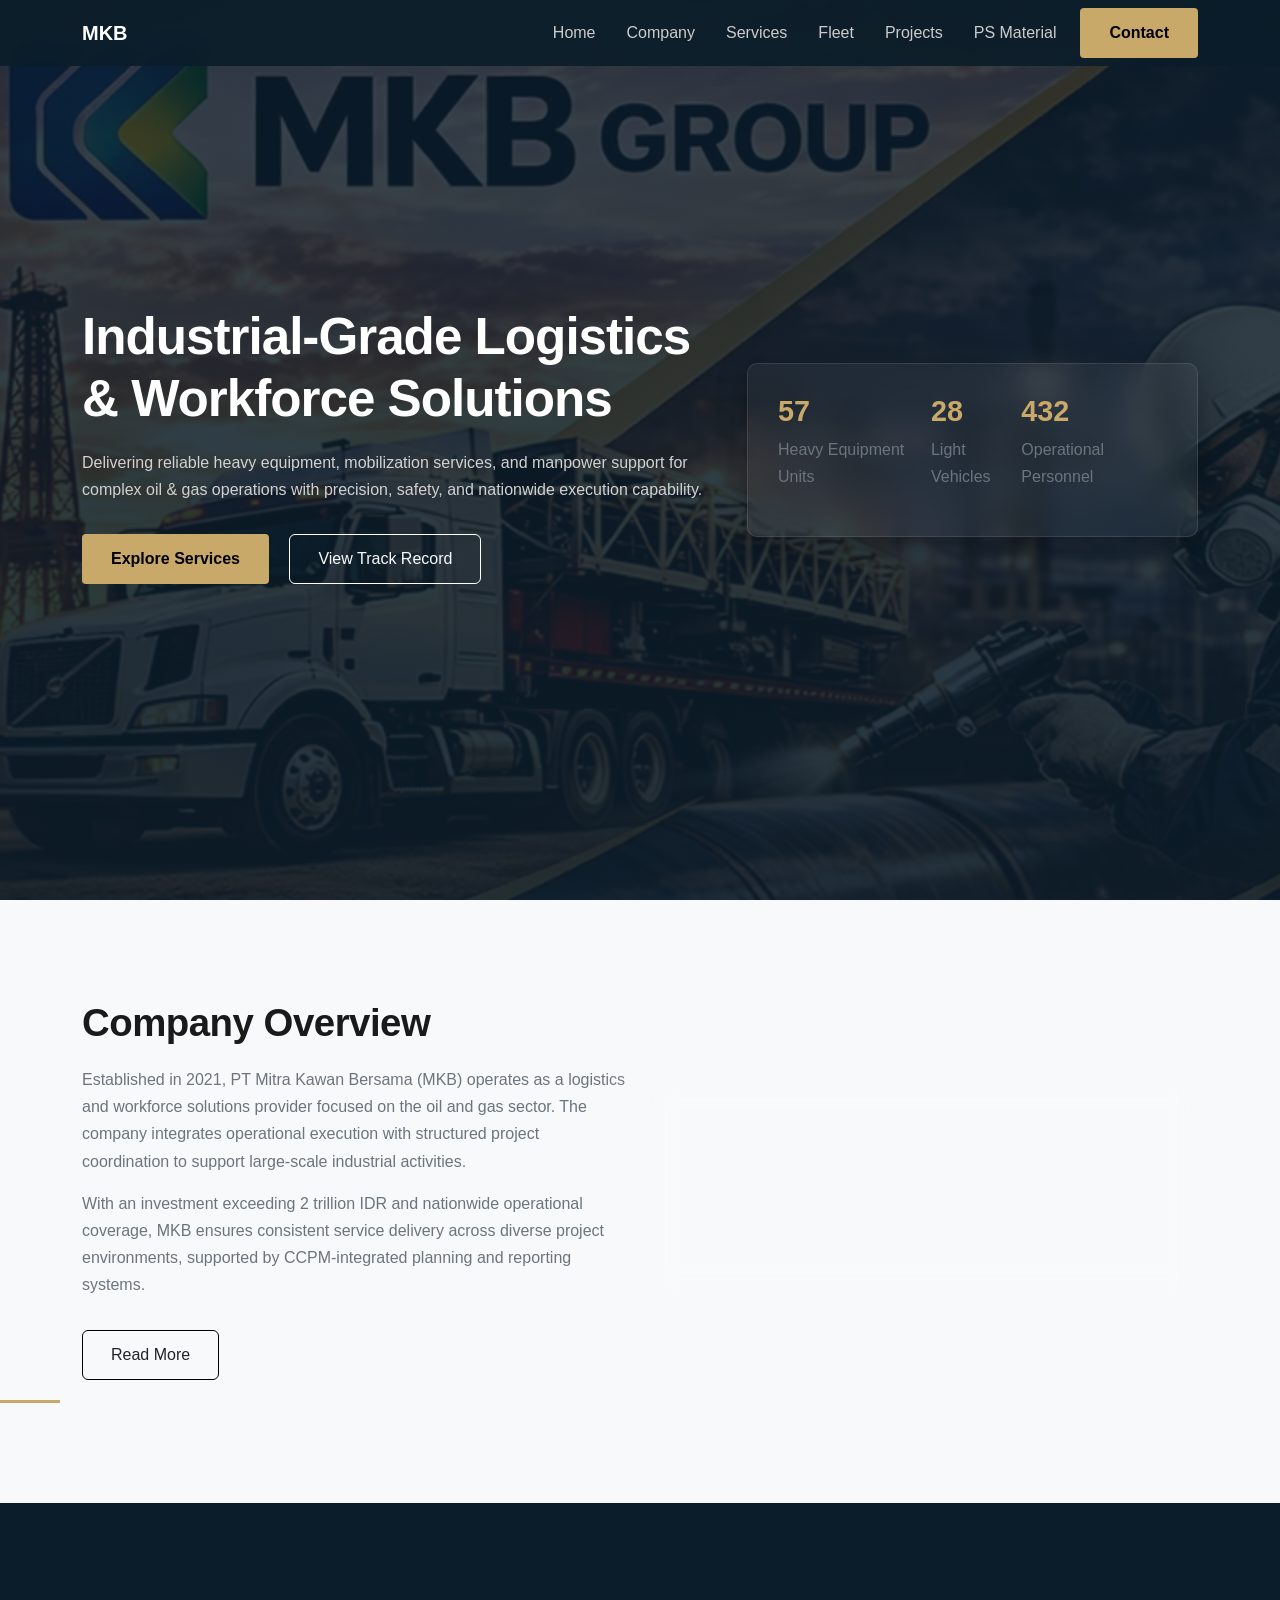
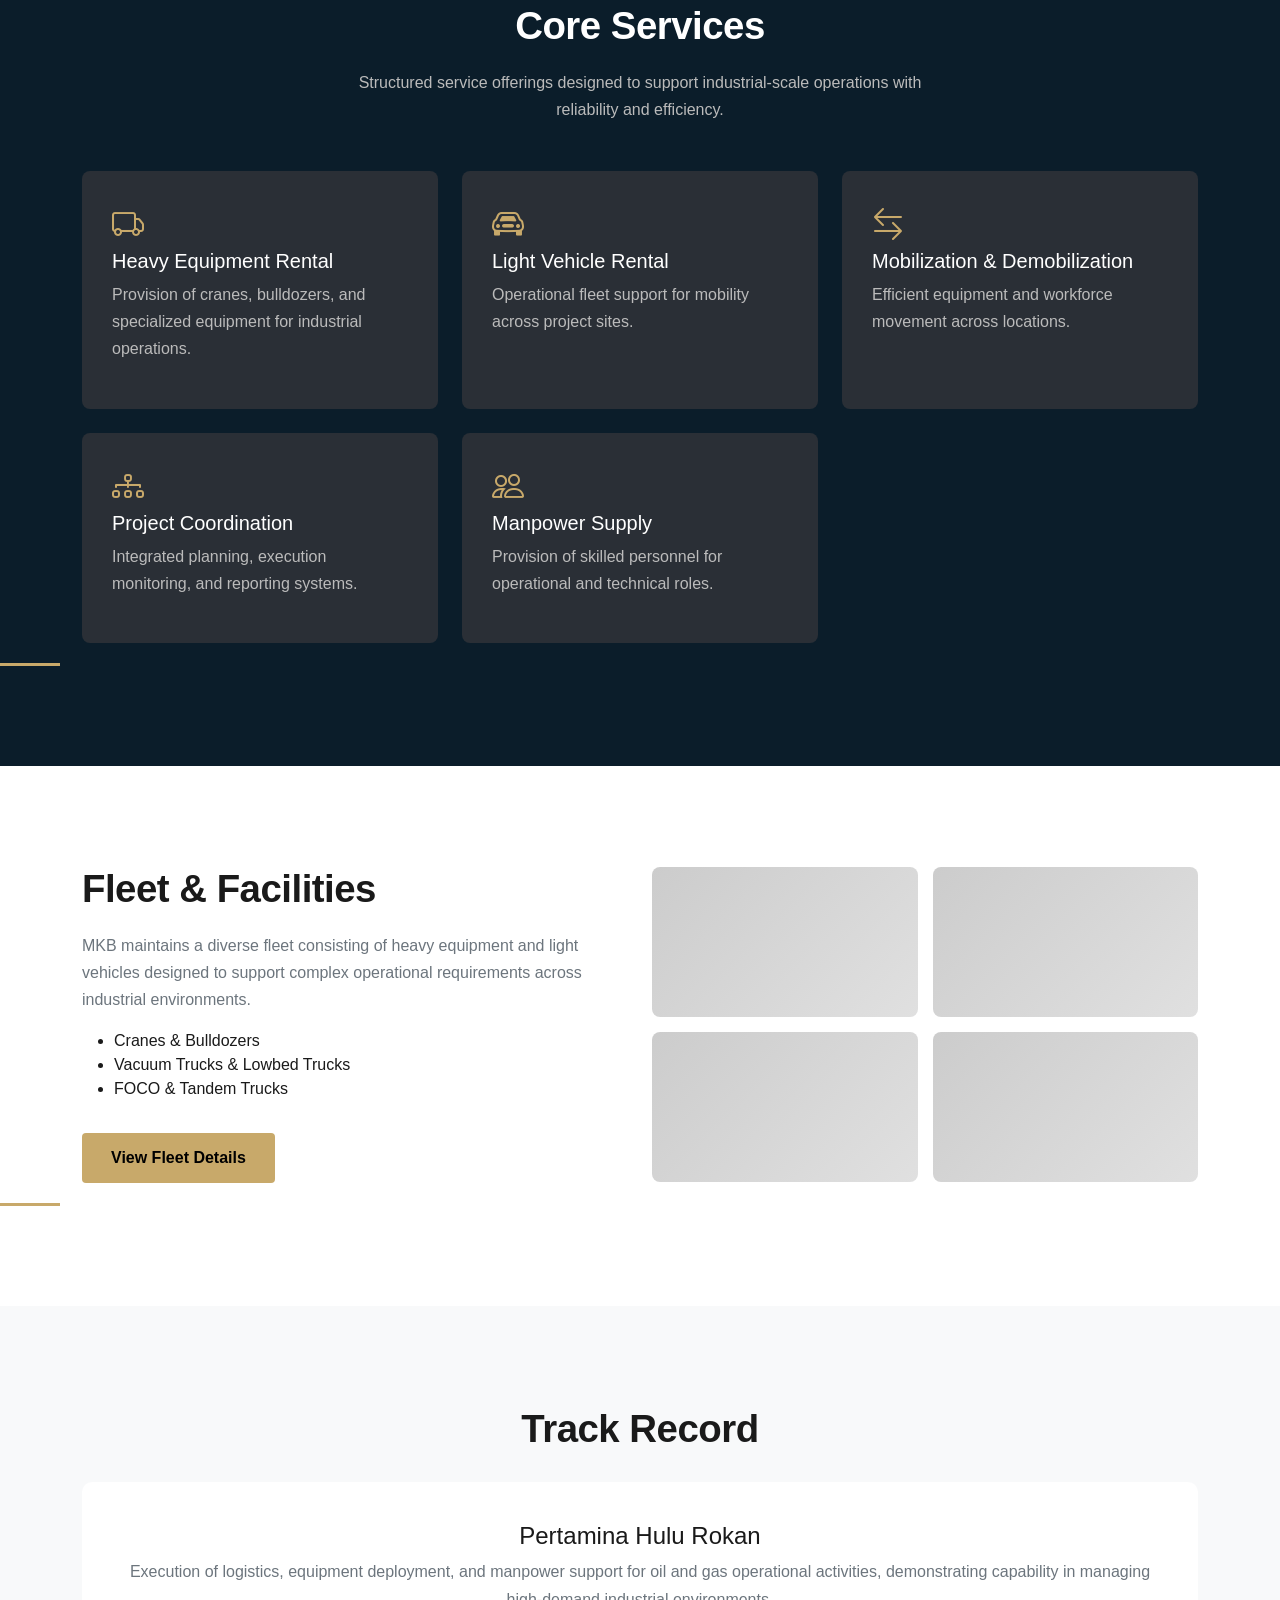
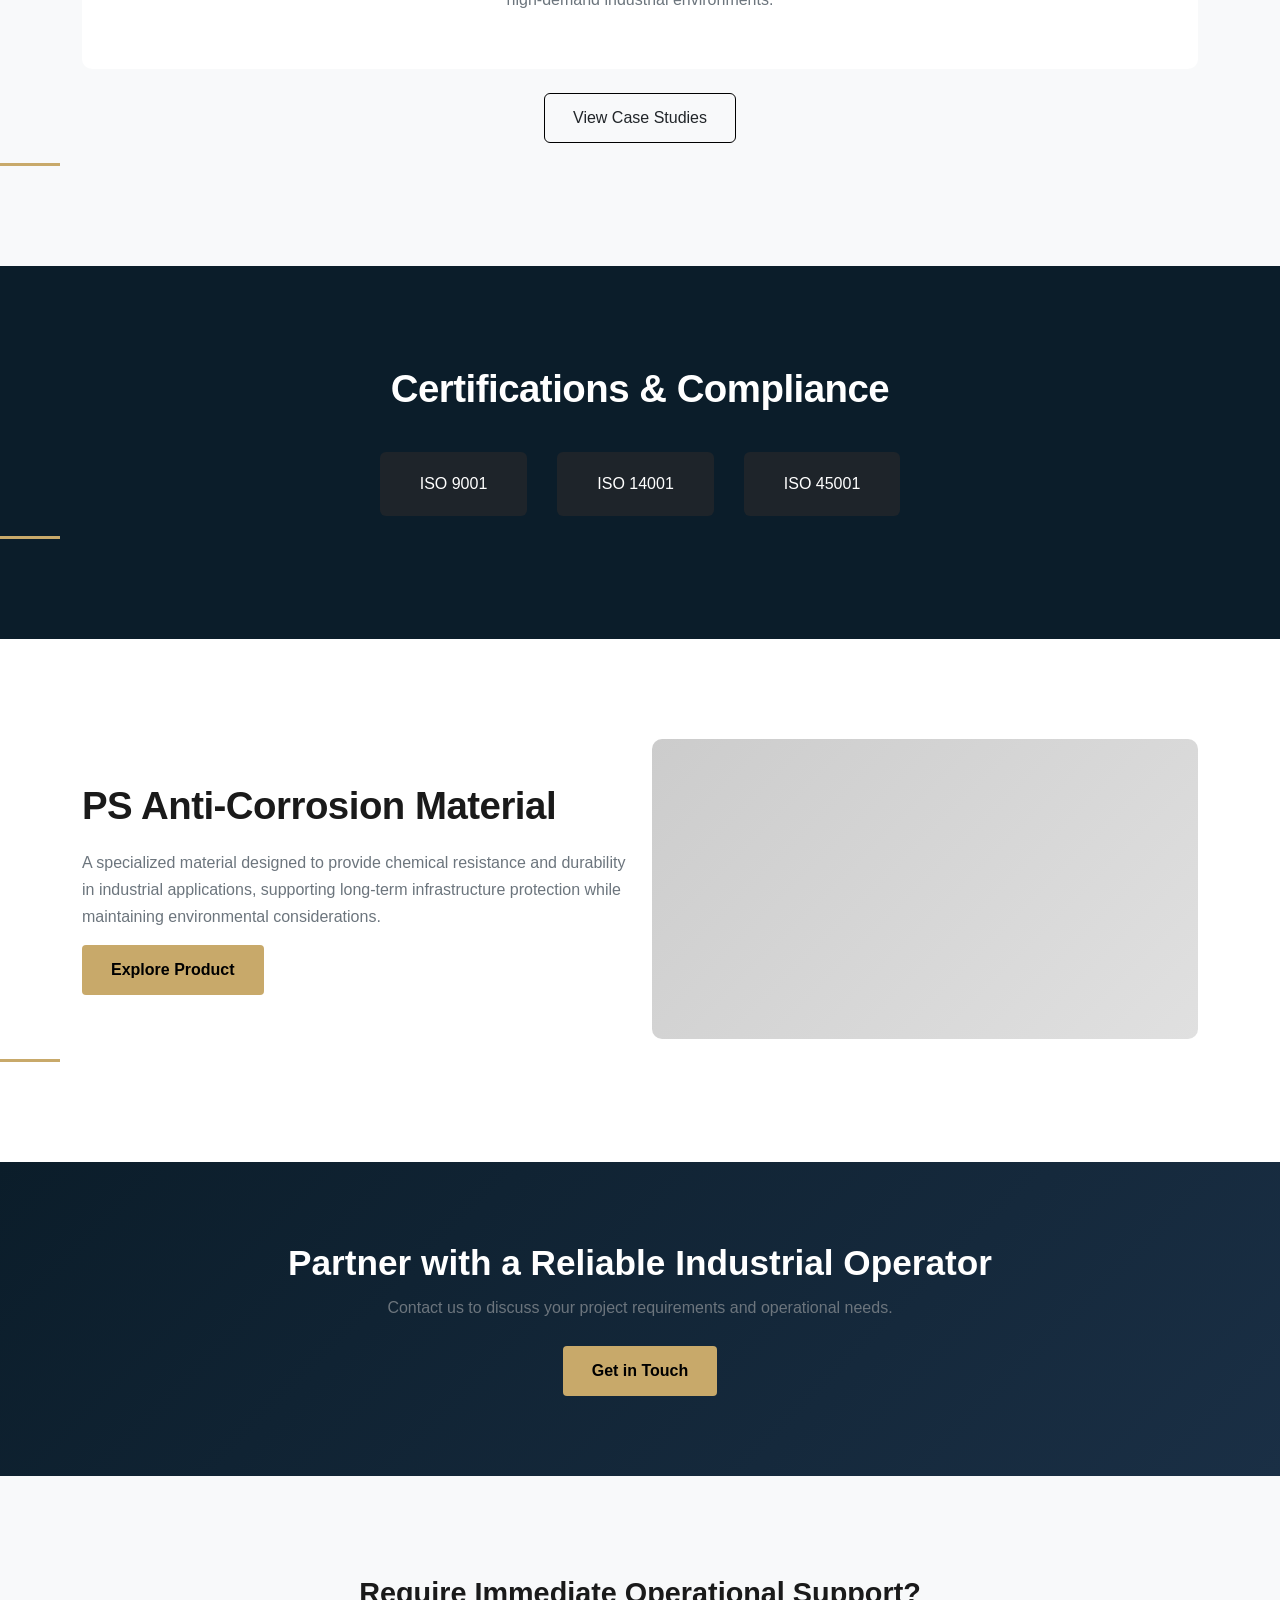
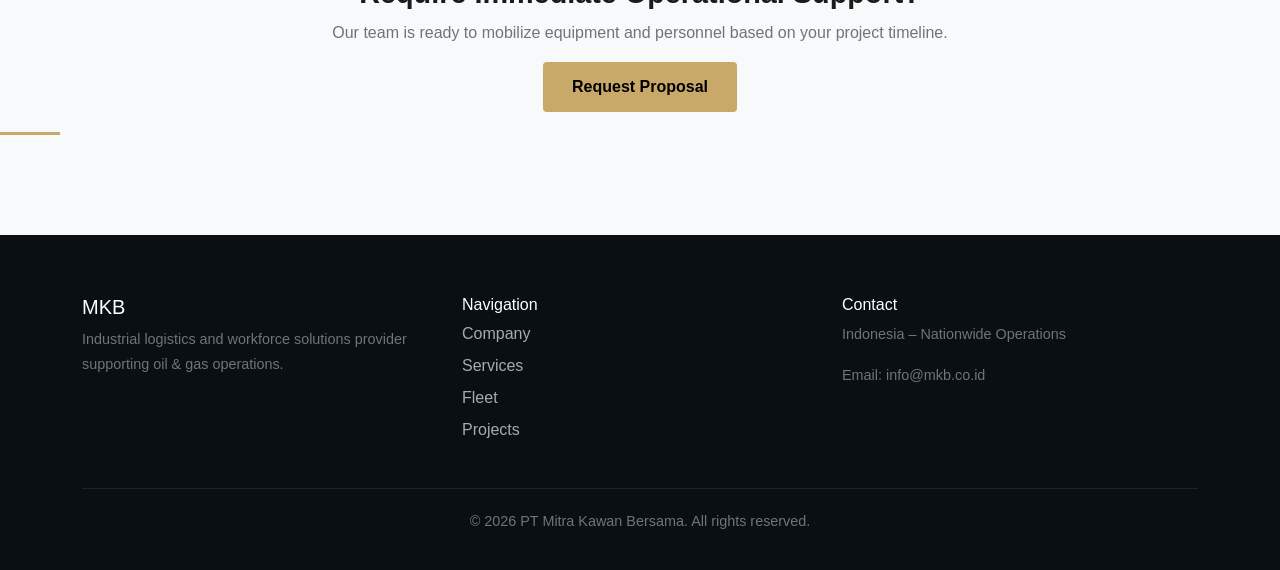
==== index.html @ d6814bc6 "Initial Commit" ====
<!doctype html>
<html lang="en">
  <head>
    <!-- META -->
    <meta charset="UTF-8" />
    <meta name="viewport" content="width=device-width, initial-scale=1.0" />

    <title>
      PT Mitra Kawan Bersama | Industrial Logistics & Workforce Solutions
    </title>

    <meta
      name="description"
      content="PT Mitra Kawan Bersama (MKB) delivers industrial-grade logistics, heavy equipment rental, and workforce solutions for oil & gas operations with nationwide coverage and ISO-certified standards."
    />

    <!-- SEO -->
    <meta
      name="keywords"
      content="Heavy Equipment Rental Indonesia, Oil and Gas Logistics, Manpower Supply, Industrial Services, PT Mitra Kawan Bersama"
    />

    <!-- Bootstrap -->
    <link
      href="https://cdn.jsdelivr.net/npm/bootstrap@5.3.2/dist/css/bootstrap.min.css"
      rel="stylesheet"
    />

    <!-- Icons -->
    <link
      href="https://cdn.jsdelivr.net/npm/bootstrap-icons@1.11.3/font/bootstrap-icons.css"
      rel="stylesheet"
    />

    <!-- Custom CSS -->
    <link rel="stylesheet" href="assets/css/style.css" />

    <meta property="og:title" content="PT Mitra Kawan Bersama" />
    <meta
      property="og:description"
      content="Industrial logistics and workforce solutions for oil & gas operations."
    />
    <meta property="og:type" content="website" />
  </head>

  <body>
    <!-- NAVBAR -->
    <nav class="navbar navbar-expand-lg navbar-dark fixed-top custom-navbar">
      <div class="container">
        <a class="navbar-brand fw-bold" href="index.html"> MKB </a>

        <button
          class="navbar-toggler"
          type="button"
          data-bs-toggle="collapse"
          data-bs-target="#navMenu"
        >
          <span class="navbar-toggler-icon"></span>
        </button>

        <div class="collapse navbar-collapse" id="navMenu">
          <ul class="navbar-nav ms-auto align-items-lg-center">
            <li class="nav-item">
              <a class="nav-link active" href="index.html">Home</a>
            </li>

            <li class="nav-item">
              <a class="nav-link" href="about.html">Company</a>
            </li>

            <li class="nav-item">
              <a class="nav-link" href="services.html">Services</a>
            </li>

            <li class="nav-item">
              <a class="nav-link" href="fleet.html">Fleet</a>
            </li>

            <li class="nav-item">
              <a class="nav-link" href="projects.html">Projects</a>
            </li>

            <li class="nav-item">
              <a class="nav-link" href="product.html">PS Material</a>
            </li>

            <li class="nav-item ms-lg-3">
              <a class="btn btn-gold" href="contact.html">Contact</a>
            </li>
          </ul>
        </div>
      </div>
    </nav>

    <!-- HERO -->
    <section class="hero-section d-flex align-items-center">
      <div class="container">
        <div class="row align-items-center">
          <div class="col-lg-7">
            <h1 class="hero-title">
              Industrial-Grade Logistics & Workforce Solutions
            </h1>

            <p class="hero-subtitle">
              Delivering reliable heavy equipment, mobilization services, and
              manpower support for complex oil & gas operations with precision,
              safety, and nationwide execution capability.
            </p>

            <div class="hero-actions">
              <a href="services.html" class="btn btn-gold me-3"
                >Explore Services</a
              >
              <a href="projects.html" class="btn btn-outline-light"
                >View Track Record</a
              >
            </div>
          </div>

          <div class="col-lg-5">
            <div class="hero-stats glass-card">
              <div class="stat-item">
                <h3 class="counter" data-target="60">0</h3>
                <p>Heavy Equipment Units</p>
              </div>

              <div class="stat-item">
                <h3 class="counter" data-target="30">0</h3>
                <p>Light Vehicles</p>
              </div>

              <div class="stat-item">
                <h3 class="counter" data-target="450">0</h3>
                <p>Operational Personnel</p>
              </div>
            </div>
          </div>
        </div>
      </div>
    </section>

    <!-- ABOUT -->
    <section class="section-padding bg-light">
      <div class="container">
        <div class="row align-items-center">
          <div class="col-lg-6">
            <h2 class="section-title">Company Overview</h2>

            <p class="section-text">
              Established in 2021, PT Mitra Kawan Bersama (MKB) operates as a
              logistics and workforce solutions provider focused on the oil and
              gas sector. The company integrates operational execution with
              structured project coordination to support large-scale industrial
              activities.
            </p>

            <p class="section-text">
              With an investment exceeding 2 trillion IDR and nationwide
              operational coverage, MKB ensures consistent service delivery
              across diverse project environments, supported by CCPM-integrated
              planning and reporting systems.
            </p>

            <a href="about.html" class="btn btn-outline-dark mt-3">Read More</a>
          </div>

          <div class="col-lg-6">
            <div class="about-highlight glass-card">
              <div class="highlight-item">
                <i class="bi bi-building"></i>
                <h5>Established</h5>
                <p>2021</p>
              </div>

              <div class="highlight-item">
                <i class="bi bi-globe"></i>
                <h5>Coverage</h5>
                <p>Nationwide Operations</p>
              </div>

              <div class="highlight-item">
                <i class="bi bi-cpu"></i>
                <h5>System</h5>
                <p>CCPM Integrated</p>
              </div>
            </div>
          </div>
        </div>
      </div>
    </section>

    <!-- SERVICES -->
    <section class="section-padding dark-section">
      <div class="container">
        <div class="text-center mb-5">
          <h2 class="section-title text-white">Core Services</h2>
          <p class="section-subtitle">
            Structured service offerings designed to support industrial-scale
            operations with reliability and efficiency.
          </p>
        </div>

        <div class="row g-4">
          <div class="col-lg-4">
            <div class="service-card">
              <i class="bi bi-truck"></i>
              <h5>Heavy Equipment Rental</h5>
              <p>
                Provision of cranes, bulldozers, and specialized equipment for
                industrial operations.
              </p>
            </div>
          </div>

          <div class="col-lg-4">
            <div class="service-card">
              <i class="bi bi-car-front"></i>
              <h5>Light Vehicle Rental</h5>
              <p>
                Operational fleet support for mobility across project sites.
              </p>
            </div>
          </div>

          <div class="col-lg-4">
            <div class="service-card">
              <i class="bi bi-arrow-left-right"></i>
              <h5>Mobilization & Demobilization</h5>
              <p>
                Efficient equipment and workforce movement across locations.
              </p>
            </div>
          </div>

          <div class="col-lg-4">
            <div class="service-card">
              <i class="bi bi-diagram-3"></i>
              <h5>Project Coordination</h5>
              <p>
                Integrated planning, execution monitoring, and reporting
                systems.
              </p>
            </div>
          </div>

          <div class="col-lg-4">
            <div class="service-card">
              <i class="bi bi-people"></i>
              <h5>Manpower Supply</h5>
              <p>
                Provision of skilled personnel for operational and technical
                roles.
              </p>
            </div>
          </div>
        </div>
      </div>
    </section>

    <!-- FLEET -->
    <section class="section-padding">
      <div class="container">
        <div class="row align-items-center">
          <div class="col-lg-6">
            <h2 class="section-title">Fleet & Facilities</h2>

            <p class="section-text">
              MKB maintains a diverse fleet consisting of heavy equipment and
              light vehicles designed to support complex operational
              requirements across industrial environments.
            </p>

            <ul class="fleet-list">
              <li>Cranes & Bulldozers</li>
              <li>Vacuum Trucks & Lowbed Trucks</li>
              <li>FOCO & Tandem Trucks</li>
            </ul>

            <a href="fleet.html" class="btn btn-gold mt-3"
              >View Fleet Details</a
            >
          </div>

          <div class="col-lg-6">
            <div class="fleet-grid">
              <div class="grid-item"></div>
              <div class="grid-item"></div>
              <div class="grid-item"></div>
              <div class="grid-item"></div>
            </div>
          </div>
        </div>
      </div>
    </section>

    <!-- PROJECT -->
    <section class="section-padding bg-light">
      <div class="container text-center">
        <h2 class="section-title">Track Record</h2>

        <div class="project-card">
          <h4>Pertamina Hulu Rokan</h4>
          <p>
            Execution of logistics, equipment deployment, and manpower support
            for oil and gas operational activities, demonstrating capability in
            managing high-demand industrial environments.
          </p>
        </div>

        <a href="projects.html" class="btn btn-outline-dark mt-4"
          >View Case Studies</a
        >
      </div>
    </section>

    <!-- CERTIFICATIONS -->
    <section class="section-padding dark-section">
      <div class="container text-center">
        <h2 class="section-title text-white">Certifications & Compliance</h2>

        <div class="cert-grid">
          <div class="cert-item">ISO 9001</div>
          <div class="cert-item">ISO 14001</div>
          <div class="cert-item">ISO 45001</div>
        </div>
      </div>
    </section>

    <!-- PRODUCT -->
    <section class="section-padding">
      <div class="container">
        <div class="row align-items-center">
          <div class="col-lg-6">
            <h2 class="section-title">PS Anti-Corrosion Material</h2>

            <p class="section-text">
              A specialized material designed to provide chemical resistance and
              durability in industrial applications, supporting long-term
              infrastructure protection while maintaining environmental
              considerations.
            </p>

            <a href="product.html" class="btn btn-gold">Explore Product</a>
          </div>

          <div class="col-lg-6">
            <div class="product-visual"></div>
          </div>
        </div>
      </div>
    </section>

    <!-- CTA -->
    <section class="cta-section text-center">
      <div class="container">
        <h2>Partner with a Reliable Industrial Operator</h2>
        <p>
          Contact us to discuss your project requirements and operational needs.
        </p>

        <a href="contact.html" class="btn btn-gold">Get in Touch</a>
      </div>
    </section>

    <section class="section-padding bg-light text-center">
      <div class="container">
        <h3>Require Immediate Operational Support?</h3>
        <p>
          Our team is ready to mobilize equipment and personnel based on your
          project timeline.
        </p>
        <a href="contact.html" class="btn btn-gold">Request Proposal</a>
      </div>
    </section>

    <!-- FOOTER -->
    <footer class="footer">
      <div class="container">
        <div class="row">
          <div class="col-lg-4">
            <h5>MKB</h5>
            <p>
              Industrial logistics and workforce solutions provider supporting
              oil & gas operations.
            </p>
          </div>

          <div class="col-lg-4">
            <h6>Navigation</h6>
            <ul>
              <li><a href="about.html">Company</a></li>
              <li><a href="services.html">Services</a></li>
              <li><a href="fleet.html">Fleet</a></li>
              <li><a href="projects.html">Projects</a></li>
            </ul>
          </div>

          <div class="col-lg-4">
            <h6>Contact</h6>
            <p>Indonesia – Nationwide Operations</p>
            <p>Email: info@mkb.co.id</p>
          </div>
        </div>

        <div class="footer-bottom text-center">
          <p>© 2026 PT Mitra Kawan Bersama. All rights reserved.</p>
        </div>
      </div>
    </footer>

    <!-- JS -->
    <script src="https://cdn.jsdelivr.net/npm/bootstrap@5.3.2/dist/js/bootstrap.bundle.min.js"></script>
    <script src="assets/js/script.js"></script>
    <script src="assets/js/motion.js"></script>
  </body>
</html>
---- assets/css/style.css ----
/* ========================================
   GLOBAL DESIGN SYSTEM
======================================== */

:root {
    --primary: #0b1d2a;
    --secondary: #2a2f36;
    --accent: #c8a96a;
    --white: #ffffff;
    --light-gray: #f5f7fa;
    --text-gray: #6c757d;

    --transition: all 0.4s ease;
}

/* RESET */
* {
    margin: 0;
    padding: 0;
    box-sizing: border-box;
}

body {
    font-family: -apple-system, BlinkMacSystemFont, "Segoe UI", Roboto, sans-serif;
    color: #1a1a1a;
    background: var(--white);
    scroll-behavior: smooth;
}

/* ========================================
   TYPOGRAPHY SYSTEM
======================================== */

h1 {
    font-size: 3.2rem;
    font-weight: 700;
    line-height: 1.2;
}

h2 {
    font-size: 2.4rem;
    font-weight: 700;
}

h3 {
    font-size: 1.8rem;
    font-weight: 600;
}

p {
    font-size: 1rem;
    line-height: 1.7;
    color: var(--text-gray);
}

/* ========================================
   SPACING SYSTEM
======================================== */

.section-padding {
    padding: 100px 0;
}

.section-title {
    margin-bottom: 20px;
}

.section-subtitle {
    color: var(--text-gray);
    max-width: 600px;
    margin: auto;
}

.section-text {
    margin-bottom: 15px;
}

/* ========================================
   NAVBAR
======================================== */

.custom-navbar {
    background: rgba(11, 29, 42, 0.9);
    backdrop-filter: blur(10px);
    transition: var(--transition);
}

.navbar .nav-link {
    color: #ccc;
    margin-left: 15px;
    transition: var(--transition);
}

.navbar .nav-link:hover,
.navbar .nav-link.active {
    color: var(--accent);
}

/* ========================================
   BUTTON SYSTEM
======================================== */

.btn-gold {
    background: var(--accent);
    color: #000;
    padding: 12px 28px;
    font-weight: 600;
    border-radius: 4px;
    transition: var(--transition);
}

.btn-gold:hover {
    background: #b89655;
}

.btn-outline-light {
    border: 1px solid #fff;
    padding: 12px 28px;
}

.btn-outline-dark {
    border: 1px solid #000;
    padding: 12px 28px;
}

/* ========================================
   HERO SECTION
======================================== */

.hero-section {
    height: 100vh;
    background: linear-gradient(rgba(11,29,42,0.8), rgba(11,29,42,0.9)),
                url('../images/hero/hero.jpg') center/cover no-repeat;
    color: var(--white);
}

.sub-hero-section {
    height: 40vh;
    padding-top: 10vh;
    background: linear-gradient(rgba(11,29,42,0.8), rgba(11,29,42,0.9)),
                url('../images/hero/hero.jpg') center/cover no-repeat;
    color: var(--white);
}


.hero-title {
    margin-bottom: 20px;
}

.hero-subtitle {
    color: #d1d1d1;
    margin-bottom: 30px;
}

.hero-actions .btn {
    margin-bottom: 10px;
}

/* GLASS CARD */
.glass-card {
    background: rgba(255,255,255,0.05);
    border: 1px solid rgba(255,255,255,0.1);
    padding: 30px;
    border-radius: 10px;
    backdrop-filter: blur(12px);
}

/* HERO STATS */
.hero-stats {
    display: flex;
    justify-content: space-between;
}

.stat-item h3 {
    color: var(--accent);
}

/* ========================================
   ABOUT SECTION
======================================== */

.about-highlight {
    display: grid;
    grid-template-columns: repeat(3, 1fr);
    gap: 20px;
}

.highlight-item {
    text-align: center;
}

.highlight-item i {
    font-size: 30px;
    color: var(--accent);
}

/* ========================================
   DARK SECTION
======================================== */

.dark-section {
    background: var(--primary);
}

.dark-section p {
    color: #bbb;
}

/* ========================================
   SERVICES
======================================== */

.service-card {
    background: var(--secondary);
    padding: 30px;
    border-radius: 8px;
    transition: var(--transition);
    color: white;
    height: 100%;
}

.service-card i {
    font-size: 32px;
    color: var(--accent);
    margin-bottom: 15px;
}

.service-card:hover {
    transform: translateY(-10px);
    background: #1e242a;
}

/* ========================================
   FLEET GRID
======================================== */

.fleet-grid {
    display: grid;
    grid-template-columns: repeat(2, 1fr);
    gap: 15px;
}

.grid-item {
    height: 150px;
    background: #ccc;
    border-radius: 8px;
}

/* ========================================
   PROJECT
======================================== */

.project-card {
    background: white;
    padding: 40px;
    border-radius: 10px;
    margin-top: 30px;
}

/* ========================================
   CERTIFICATIONS
======================================== */

.cert-grid {
    display: flex;
    justify-content: center;
    gap: 30px;
    margin-top: 40px;
}

.cert-item {
    background: #1e242a;
    padding: 20px 40px;
    border-radius: 6px;
    color: white;
}

/* ========================================
   PRODUCT
======================================== */

.product-visual {
    height: 300px;
    background: #ddd;
    border-radius: 10px;
}

/* ========================================
   CTA
======================================== */

.cta-section {
    background: linear-gradient(135deg, #0b1d2a, #1a2f45);
    color: white;
    padding: 80px 0;
}

/* ========================================
   FOOTER
======================================== */

.footer {
    background: #0a0f14;
    color: #ccc;
    padding: 60px 0 20px;
}

.footer h5,
.footer h6 {
    color: white;
}

.footer ul {
    list-style: none;
    padding: 0;
}

.footer ul li {
    margin-bottom: 8px;
}

.footer ul li a {
    color: #aaa;
    text-decoration: none;
}

.footer ul li a:hover {
    color: var(--accent);
}

.footer-bottom {
    margin-top: 30px;
    border-top: 1px solid #222;
    padding-top: 20px;
}

/* ========================================
   RESPONSIVE
======================================== */

@media (max-width: 992px) {

    .hero-section {
        height: auto;
        padding: 120px 0;
    }

    .hero-stats {
        flex-direction: column;
        gap: 20px;
    }

    .about-highlight {
        grid-template-columns: 1fr;
    }

    .cert-grid {
        flex-direction: column;
        align-items: center;
    }

}

/* ========================================
   MICRO-INTERACTIONS & DEPTH SYSTEM
======================================== */

/* Hover lift system */
.service-card,
.project-card,
.cert-item,
.grid-item,
.product-visual {
    transition: transform 0.4s ease, box-shadow 0.4s ease;
}

.service-card:hover,
.project-card:hover,
.cert-item:hover,
.grid-item:hover,
.product-visual:hover {
    transform: translateY(-8px);
    box-shadow: 0 20px 40px rgba(0,0,0,0.15);
}

/* Button interaction */
.btn {
    position: relative;
    overflow: hidden;
}

.btn::after {
    content: "";
    position: absolute;
    top: 0;
    left: -100%;
    width: 100%;
    height: 100%;
    background: linear-gradient(120deg, transparent, rgba(255,255,255,0.3), transparent);
    transition: 0.6s;
}

.btn:hover::after {
    left: 100%;
}

/* Section reveal base */
[data-reveal] {
    opacity: 0;
    transform: translateY(40px);
    transition: all 0.8s ease;
}

[data-reveal].revealed {
    opacity: 1;
    transform: translateY(0);
}

/* Typography refinement */
.section-title {
    letter-spacing: -0.5px;
}

.hero-title {
    letter-spacing: -1px;
}

/* Gradient divider */
.section-padding::after {
    content: "";
    display: block;
    width: 60px;
    height: 3px;
    background: var(--accent);
    margin-top: 20px;
}

/* Glass depth enhancement */
.glass-card {
    box-shadow: 0 10px 30px rgba(0,0,0,0.25);
}

/* Navbar active underline */
.nav-link {
    position: relative;
}

.nav-link::after {
    content: "";
    position: absolute;
    width: 0;
    height: 2px;
    bottom: -4px;
    left: 0;
    background: var(--accent);
    transition: 0.3s;
}

.nav-link:hover::after,
.nav-link.active::after {
    width: 100%;
}

/* Smooth image placeholder enhancement */
.grid-item,
.product-visual {
    background: linear-gradient(135deg, #ccc, #e0e0e0);
}

/* CTA emphasis */
.cta-section h2 {
    font-size: 2.2rem;
    margin-bottom: 10px;
}

.cta-section p {
    margin-bottom: 25px;
}

/* Footer refinement */
.footer p {
    font-size: 0.9rem;
}
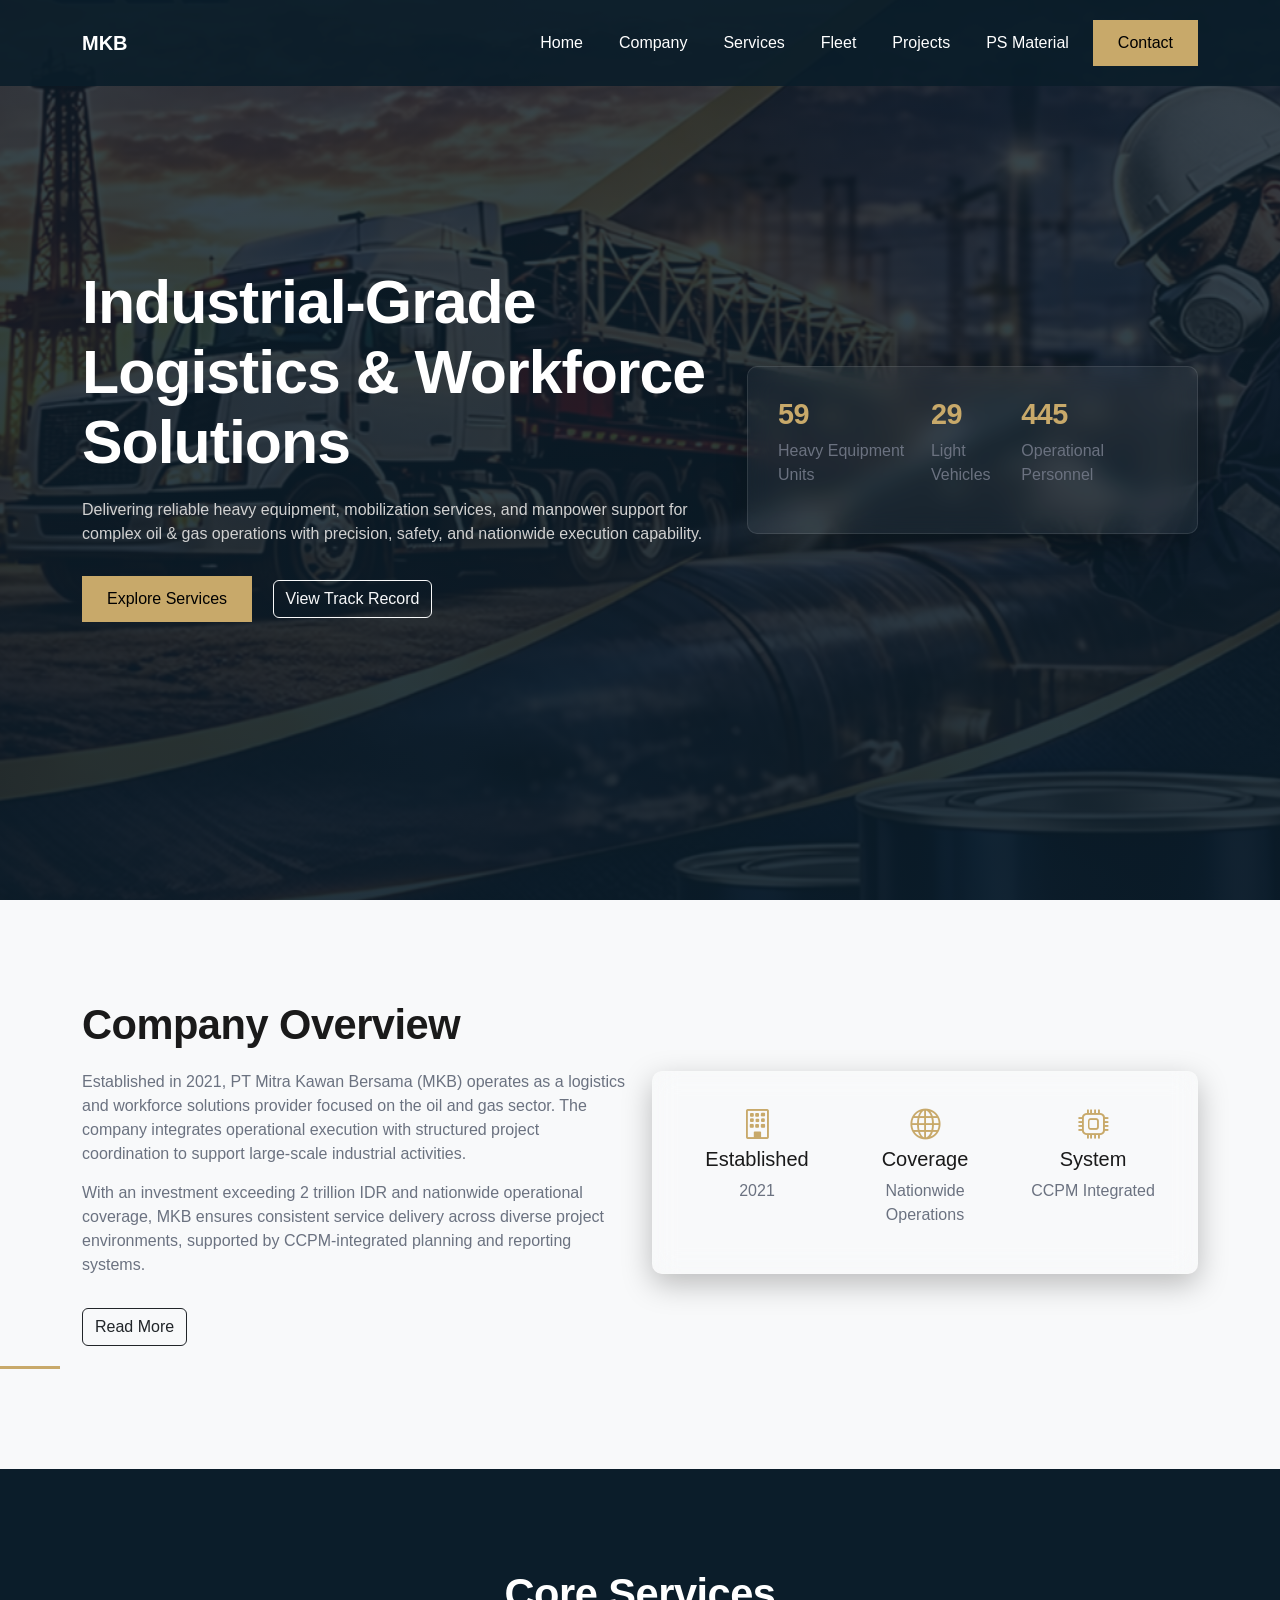
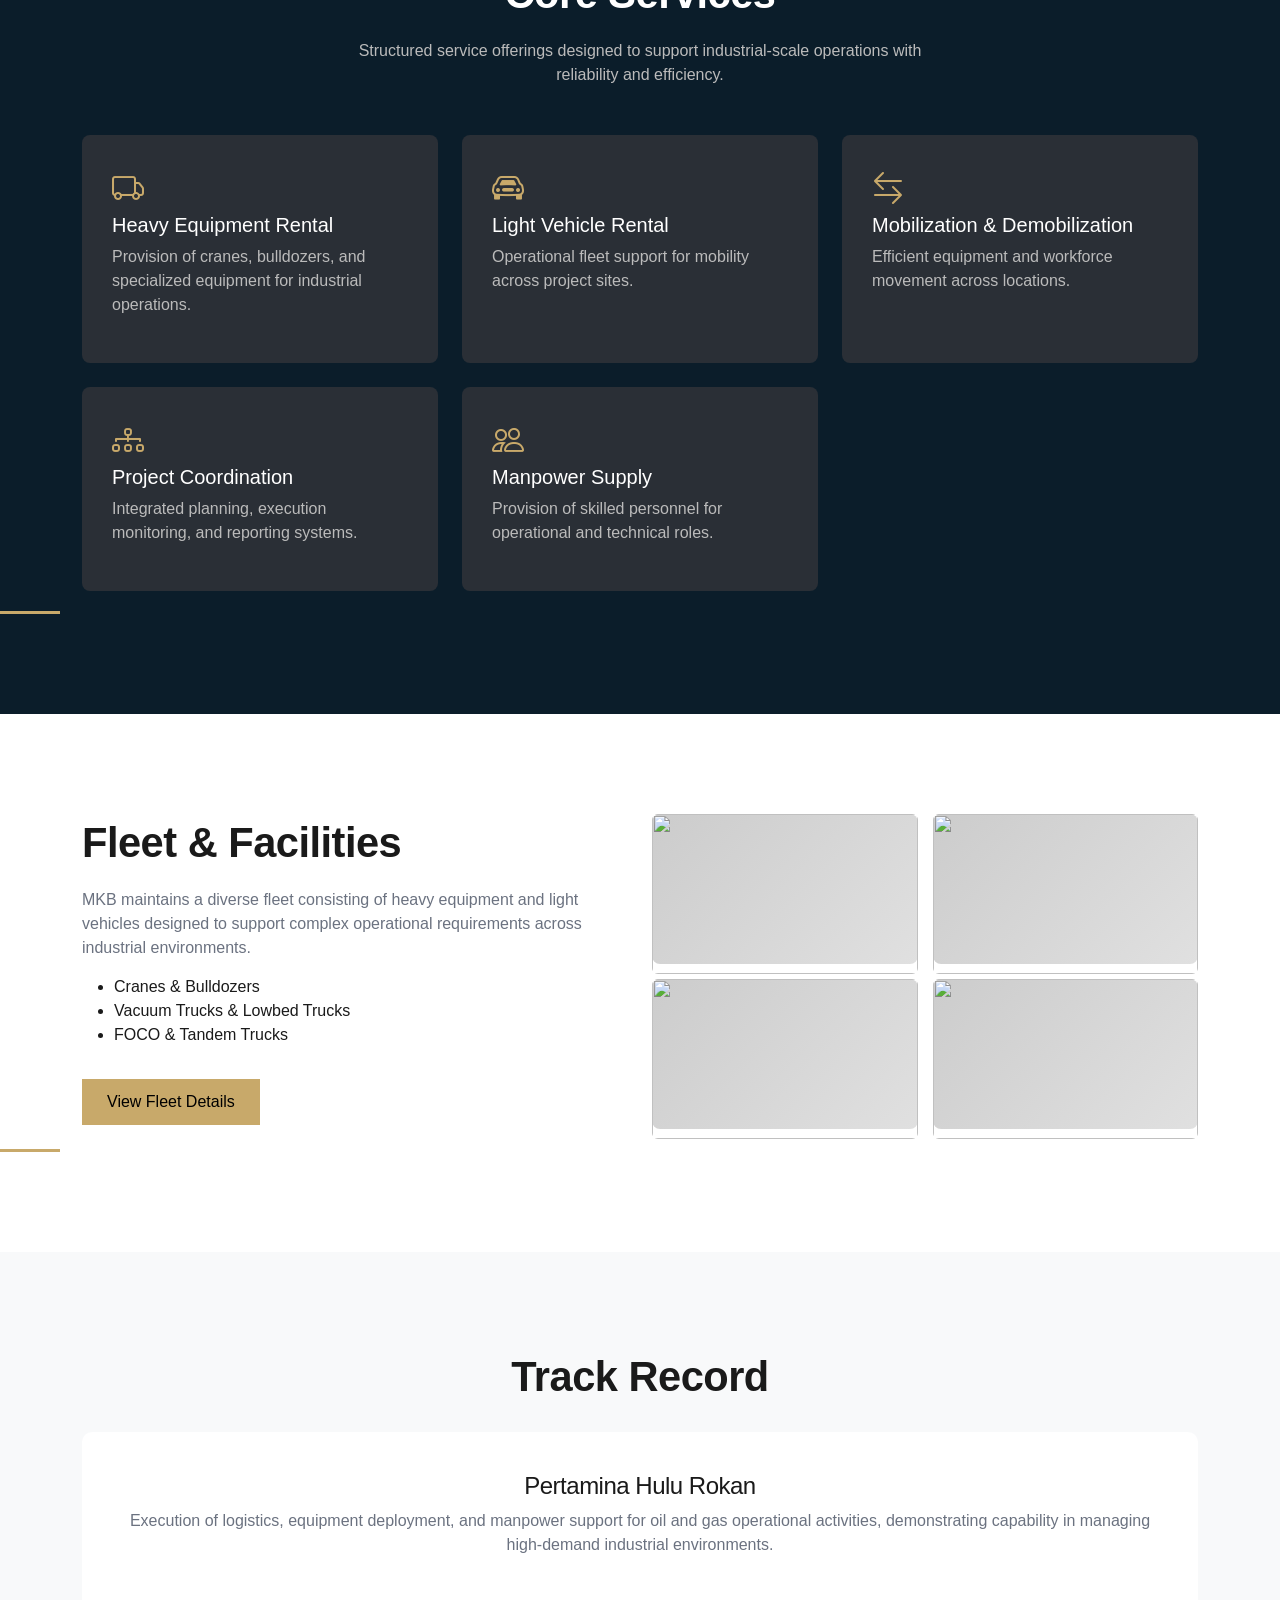
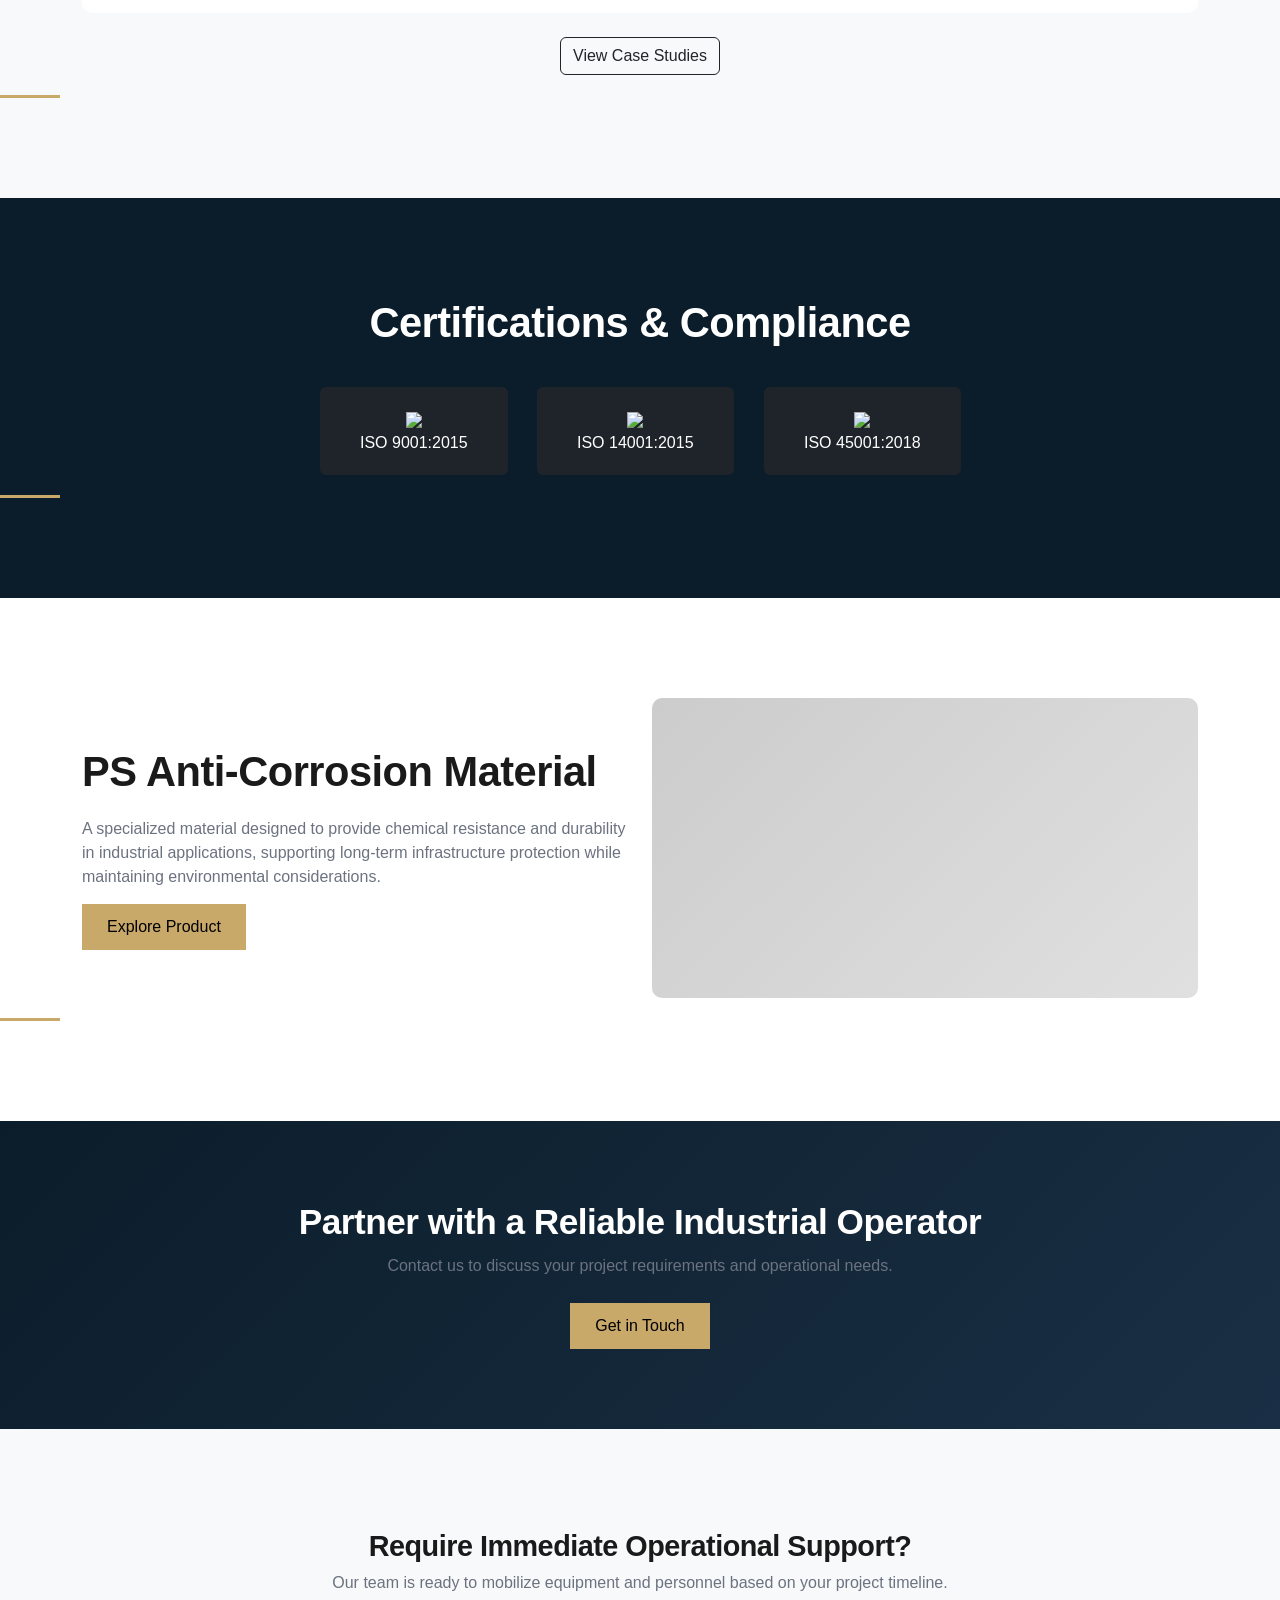
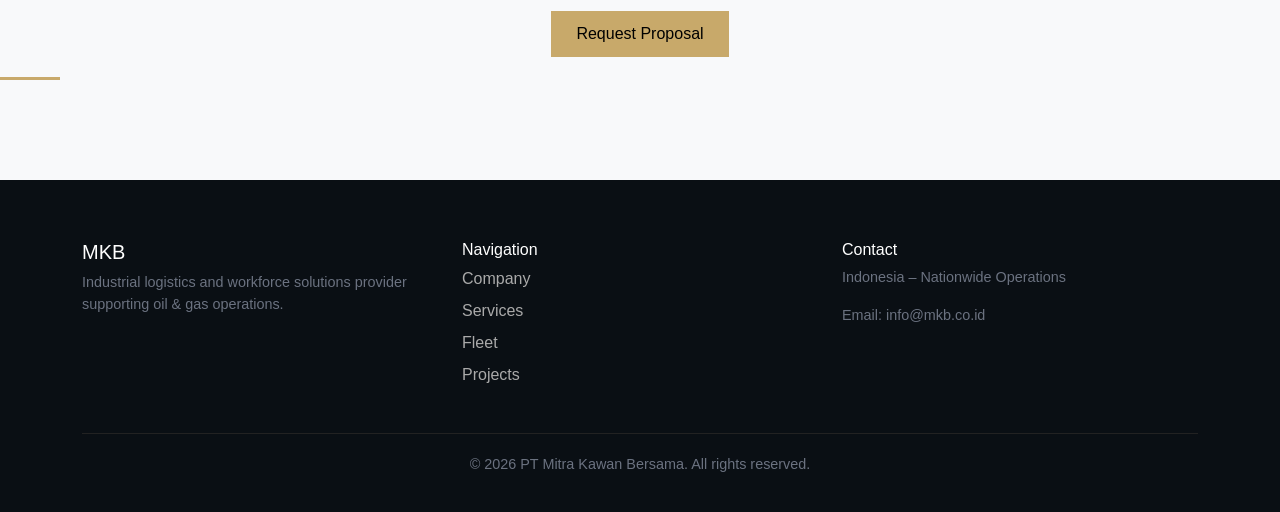
==== commit b9b05d90: "[Fix]: added Empty Image Elements" ====
--- a/index.html
+++ b/index.html
@@ -283,10 +283,34 @@
 
           <div class="col-lg-6">
             <div class="fleet-grid">
-              <div class="grid-item"></div>
-              <div class="grid-item"></div>
-              <div class="grid-item"></div>
-              <div class="grid-item"></div>
+              <div class="grid-item" data-motion="scale">
+                <img
+                  src="assets/images/fleet/fleet-double-cabin.jpg"
+                  loading="lazy"
+                  class="img-fluid rounded"
+                />
+              </div>
+              <div class="grid-item">
+                <img
+                  src="assets/images/fleet/fleet-double-cabin.jpg"
+                  loading="lazy"
+                  class="img-fluid rounded"
+                />
+              </div>
+              <div class="grid-item">
+                <img
+                  src="assets/images/fleet/fleet-double-cabin.jpg"
+                  loading="lazy"
+                  class="img-fluid rounded"
+                />
+              </div>
+              <div class="grid-item">
+                <img
+                  src="assets/images/fleet/fleet-double-cabin.jpg"
+                  loading="lazy"
+                  class="img-fluid rounded"
+                />
+              </div>
             </div>
           </div>
         </div>
@@ -319,9 +343,20 @@
         <h2 class="section-title text-white">Certifications & Compliance</h2>
 
         <div class="cert-grid">
-          <div class="cert-item">ISO 9001</div>
-          <div class="cert-item">ISO 14001</div>
-          <div class="cert-item">ISO 45001</div>
+          <div class="cert-item" data-motion="scale">
+            <img src="assets/images/logos/iso-9001.png" height="50" /><br />
+            ISO 9001:2015
+          </div>
+
+          <div class="cert-item" data-motion="scale">
+            <img src="assets/images/logos/iso-14001.png" height="50" /><br />
+            ISO 14001:2015
+          </div>
+
+          <div class="cert-item" data-motion="scale">
+            <img src="assets/images/logos/iso-45001.png" height="50" /><br />
+            ISO 45001:2018
+          </div>
         </div>
       </div>
     </section>
--- a/assets/css/style.css
+++ b/assets/css/style.css
@@ -27,18 +27,21 @@
     scroll-behavior: smooth;
 }
 
-/* ========================================
+/* ===============================
    TYPOGRAPHY SYSTEM
-======================================== */
+================================= */
+h1, h2, h3, h4 {
+    letter-spacing: -0.5px;
+}
 
 h1 {
-    font-size: 3.2rem;
+    font-size: 3.8rem;
     font-weight: 700;
-    line-height: 1.2;
+    line-height: 1.15;
 }
 
 h2 {
-    font-size: 2.4rem;
+    font-size: 2.6rem;
     font-weight: 700;
 }
 
@@ -49,8 +52,7 @@
 
 p {
     font-size: 1rem;
-    line-height: 1.7;
-    color: var(--text-gray);
+    color: #6b7280;
 }
 
 /* ========================================
@@ -75,52 +77,80 @@
     margin-bottom: 15px;
 }
 
-/* ========================================
+/* ===============================
    NAVBAR
-======================================== */
-
-.custom-navbar {
-    background: rgba(11, 29, 42, 0.9);
-    backdrop-filter: blur(10px);
+================================= */
+.navbar {
+    background: transparent;
+    padding: 20px 0;
     transition: var(--transition);
 }
 
-.navbar .nav-link {
-    color: #ccc;
-    margin-left: 15px;
+.navbar.scrolled {
+    background: rgba(11,31,58,0.9);
+    backdrop-filter: blur(12px);
+    box-shadow: var(--shadow-medium);
+}
+
+.nav-link {
+    color: var(--white) !important;
+    margin-left: 20px;
+    position: relative;
     transition: var(--transition);
 }
 
-.navbar .nav-link:hover,
-.navbar .nav-link.active {
-    color: var(--accent);
-}
-
-/* ========================================
-   BUTTON SYSTEM
-======================================== */
+.nav-link.active {
+    color: var(--accent) !important;
+}
+
+.nav-link::after {
+    content: "";
+    position: absolute;
+    width: 0;
+    height: 2px;
+    background: var(--accent);
+    bottom: -5px;
+    left: 0;
+    transition: var(--transition);
+}
+
+.nav-link:hover::after {
+    width: 100%;
+}
+
+/* ===============================
+   BUTTONS
+================================= */
+.btn {
+    position: relative;
+    overflow: hidden;
+}
 
 .btn-gold {
     background: var(--accent);
     color: #000;
-    padding: 12px 28px;
-    font-weight: 600;
-    border-radius: 4px;
+    border-radius: var(--radius-md);
+    padding: 10px 24px;
+}
+
+.btn-gold:hover {
+    background: var(--accent-hover);
+}
+
+/* hover shine */
+.btn::after {
+    content: "";
+    position: absolute;
+    width: 0;
+    height: 100%;
+    background: rgba(255,255,255,0.2);
+    top: 0;
+    left: 0;
     transition: var(--transition);
 }
 
-.btn-gold:hover {
-    background: #b89655;
-}
-
-.btn-outline-light {
-    border: 1px solid #fff;
-    padding: 12px 28px;
-}
-
-.btn-outline-dark {
-    border: 1px solid #000;
-    padding: 12px 28px;
+.btn:hover::after {
+    width: 100%;
 }
 
 /* ========================================
@@ -480,4 +510,18 @@
 /* Footer refinement */
 .footer p {
     font-size: 0.9rem;
+}
+
+.grid-item img {
+    width: 100%;
+    height: 160px;
+    object-fit: cover;
+    border-radius: 8px;
+}
+
+.product-visual img {
+    width: 100%;
+    height: 320px;
+    object-fit: cover;
+    border-radius: 12px;
 }
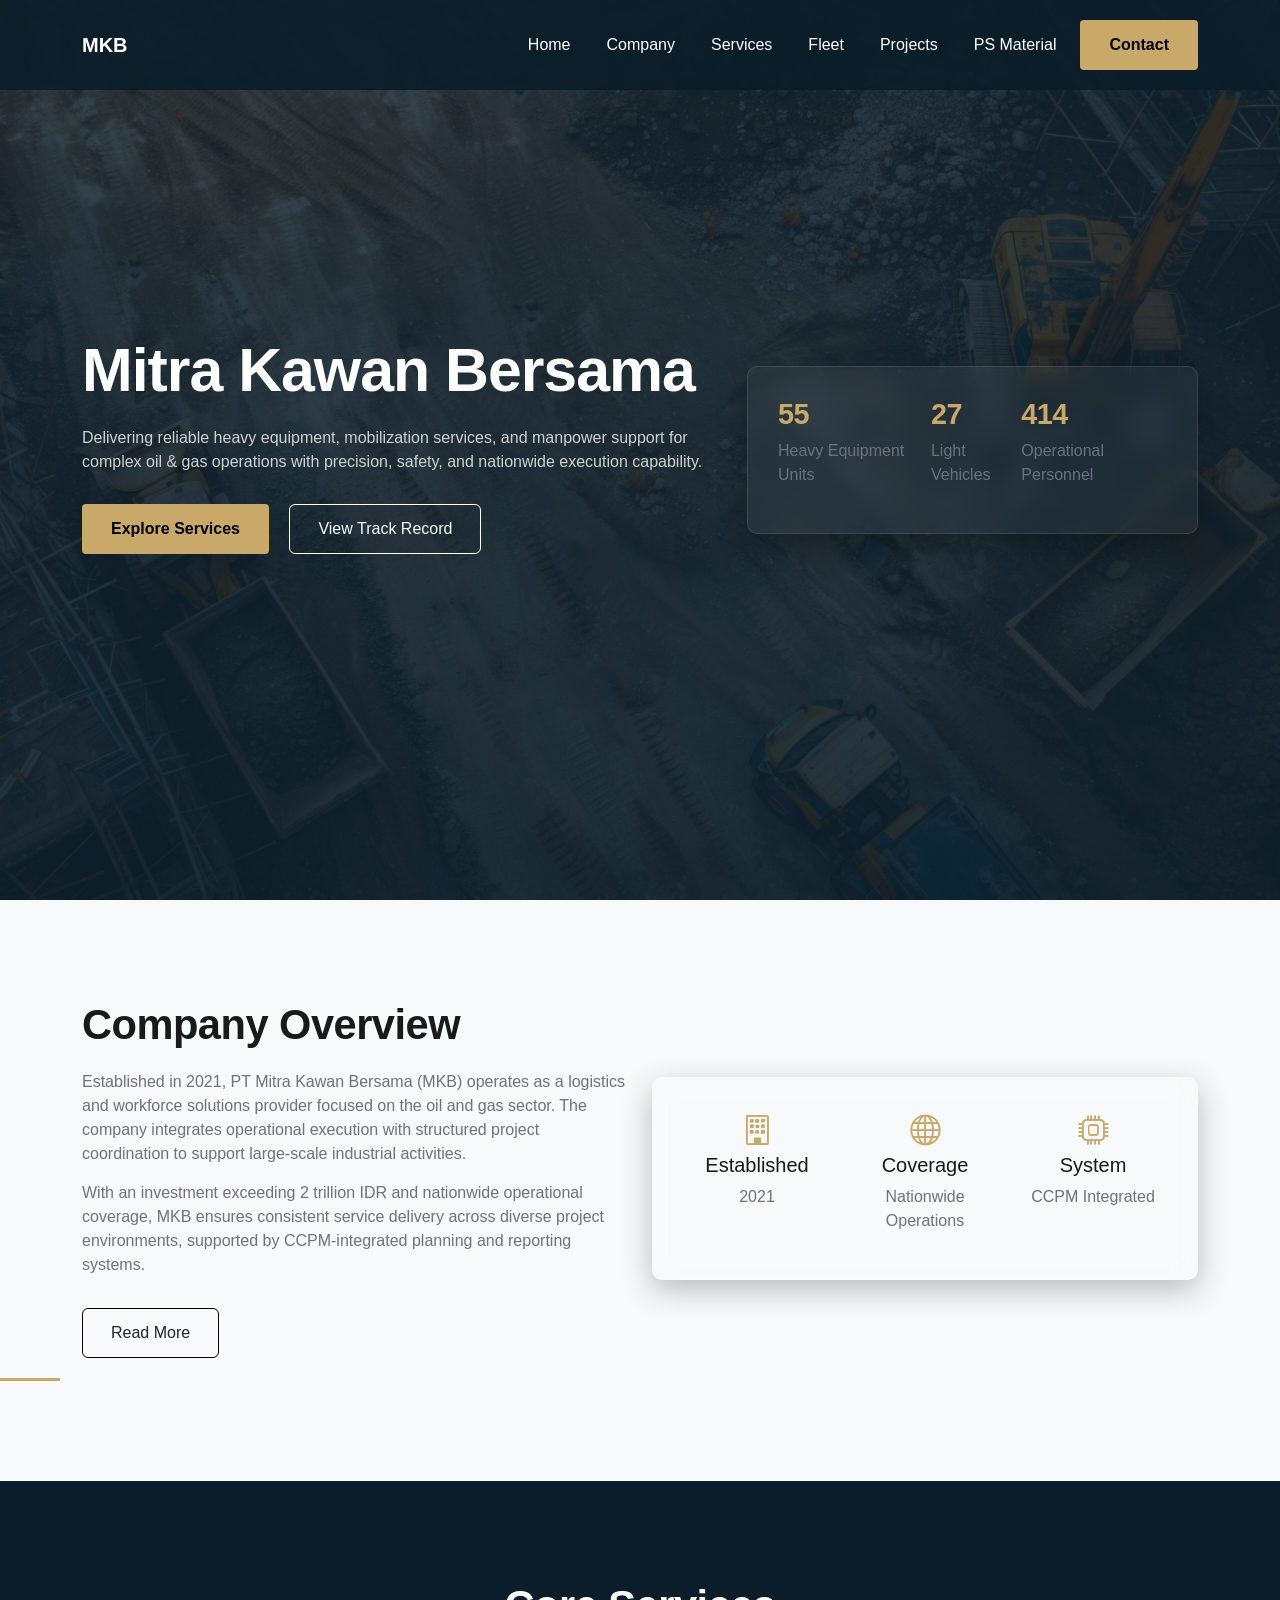
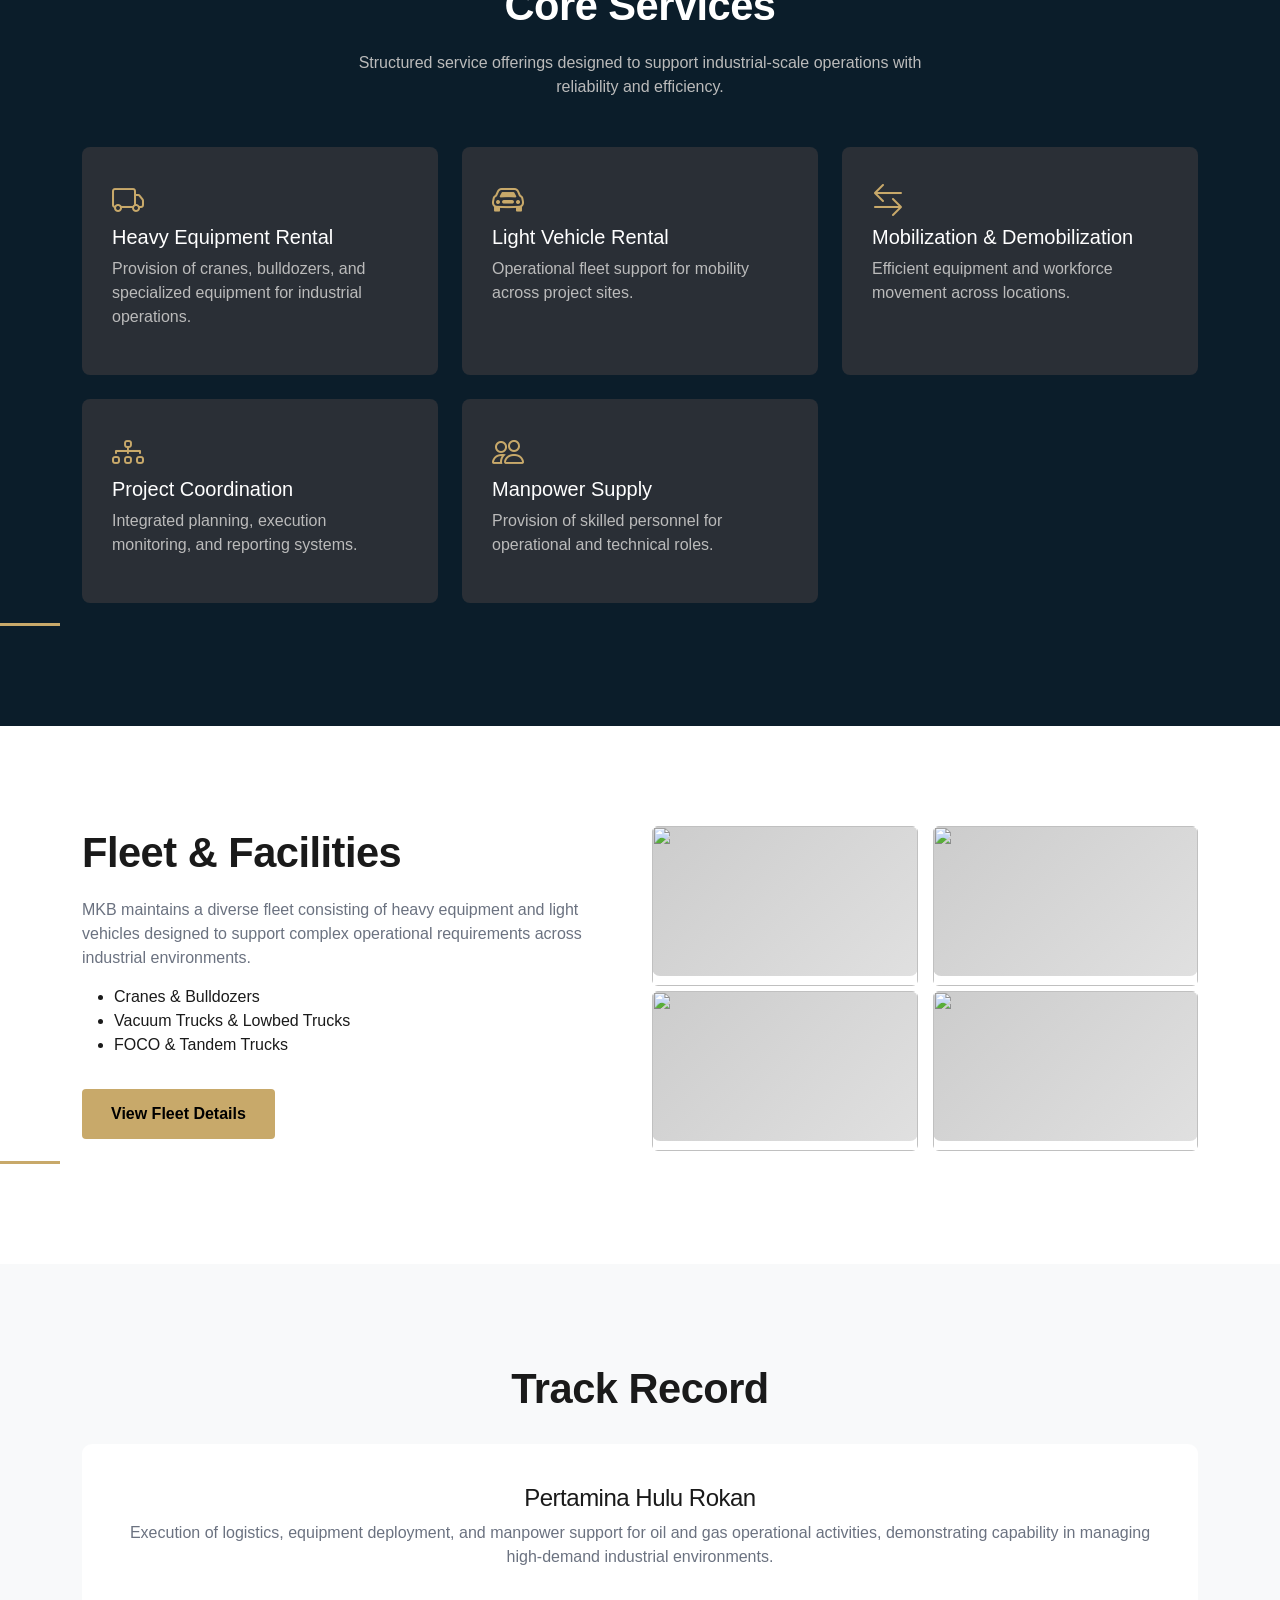
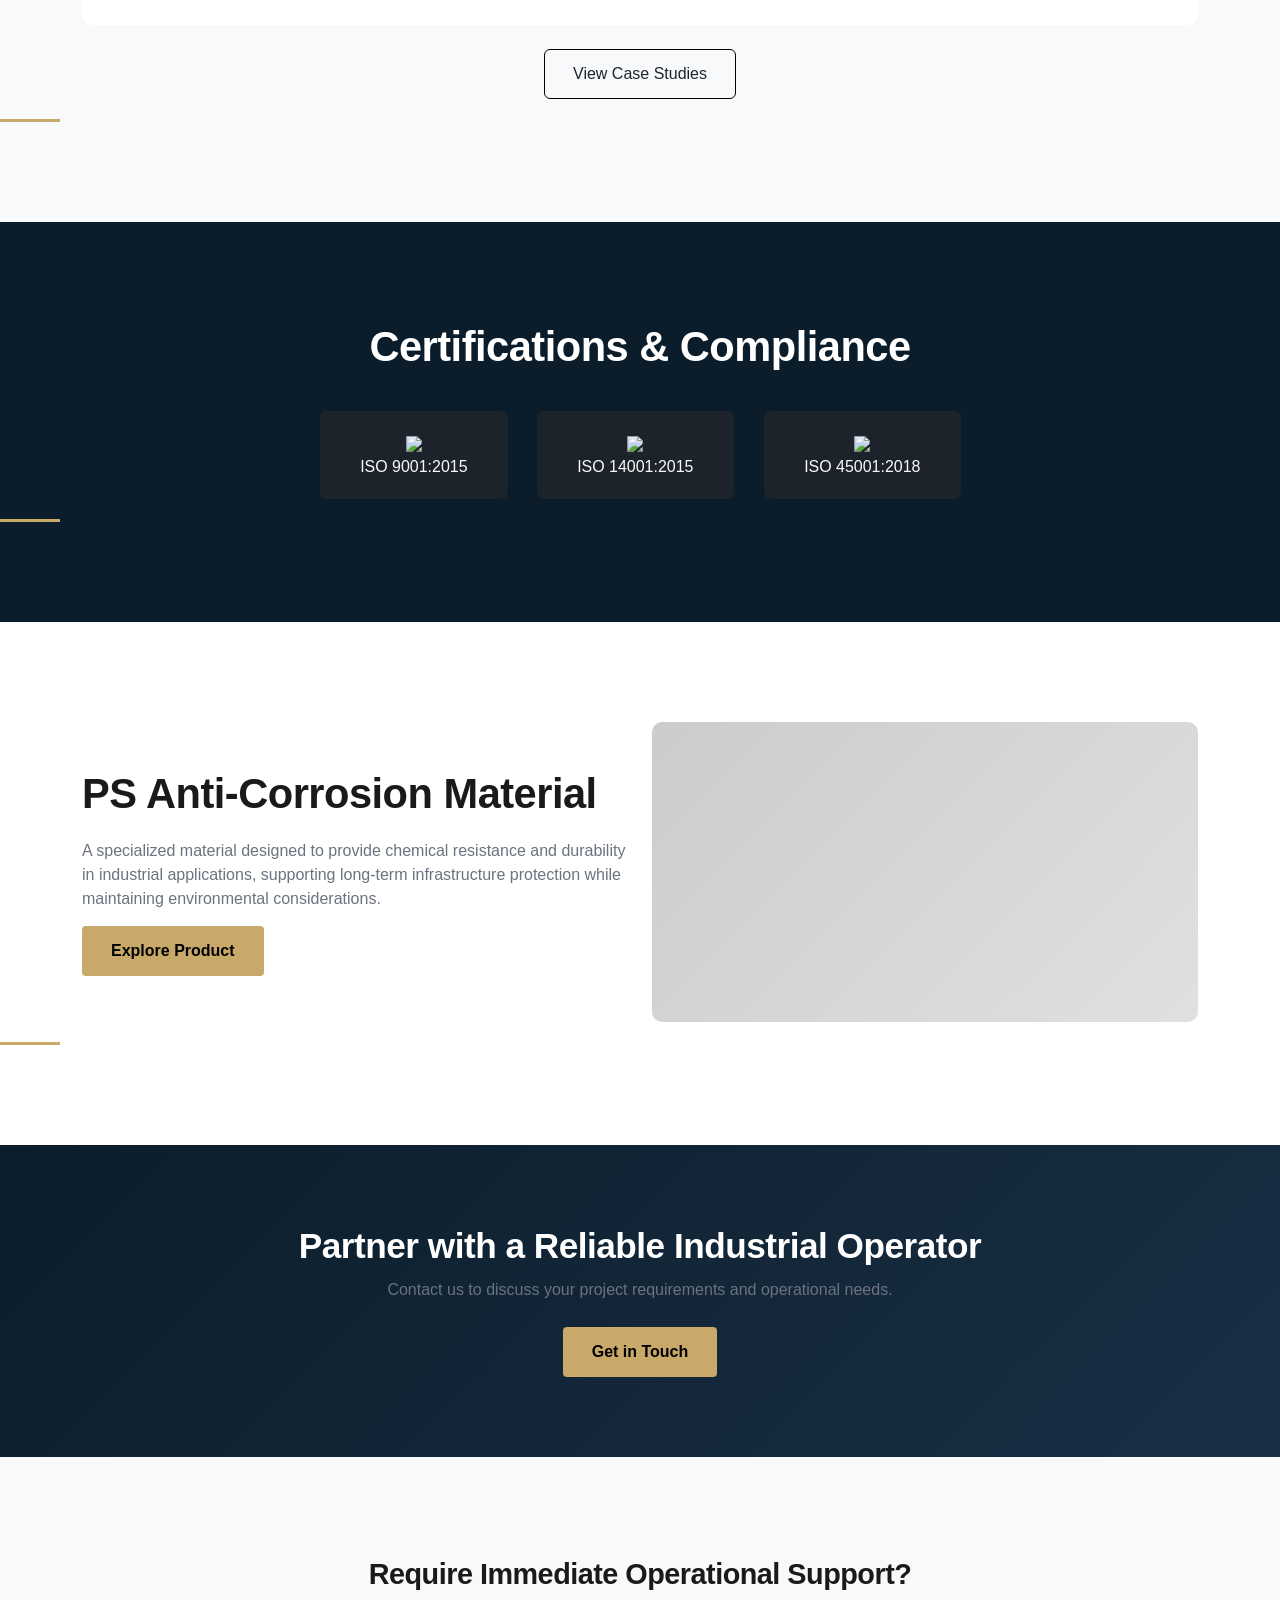
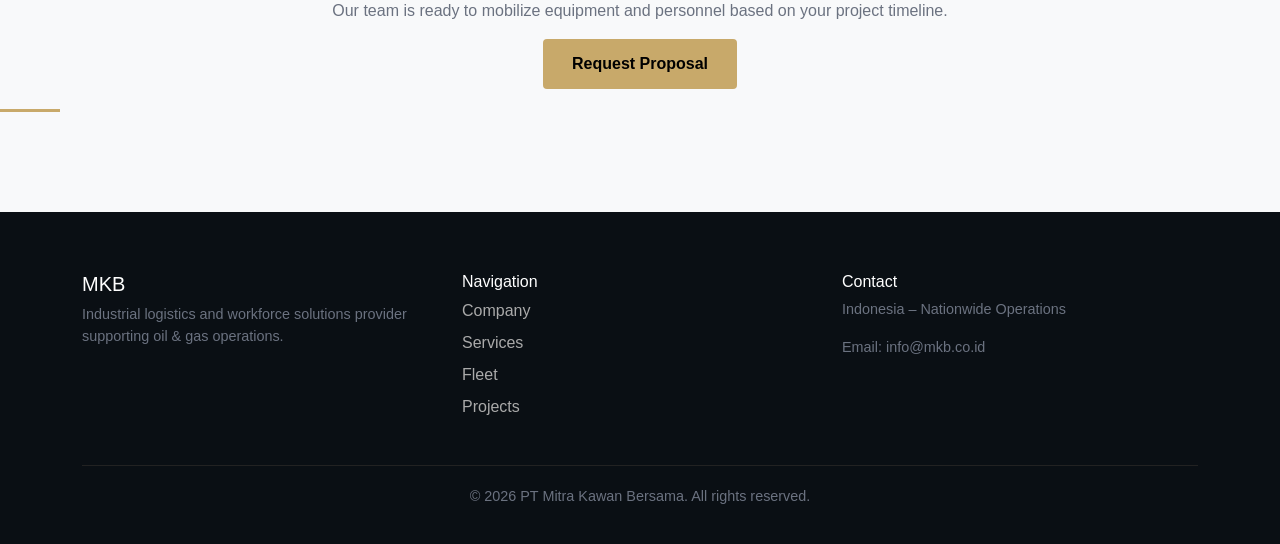
==== commit 7b81f898: "[Feat]: Added New Hero Background" ====
--- a/index.html
+++ b/index.html
@@ -6,7 +6,7 @@
     <meta name="viewport" content="width=device-width, initial-scale=1.0" />
 
     <title>
-      PT Mitra Kawan Bersama | Industrial Logistics & Workforce Solutions
+      PT Mitra Kawan Bersama
     </title>
 
     <meta
@@ -98,7 +98,7 @@
         <div class="row align-items-center">
           <div class="col-lg-7">
             <h1 class="hero-title">
-              Industrial-Grade Logistics & Workforce Solutions
+              Mitra Kawan Bersama
             </h1>
 
             <p class="hero-subtitle">
--- a/assets/css/style.css
+++ b/assets/css/style.css
@@ -118,23 +118,31 @@
     width: 100%;
 }
 
-/* ===============================
-   BUTTONS
-================================= */
-.btn {
-    position: relative;
-    overflow: hidden;
-}
+/* ========================================
+   BUTTON SYSTEM
+======================================== */
 
 .btn-gold {
     background: var(--accent);
     color: #000;
-    border-radius: var(--radius-md);
-    padding: 10px 24px;
+    padding: 12px 28px;
+    font-weight: 600;
+    border-radius: 4px;
+    transition: var(--transition);
 }
 
 .btn-gold:hover {
-    background: var(--accent-hover);
+    background: #b89655;
+}
+
+.btn-outline-light {
+    border: 1px solid #fff;
+    padding: 12px 28px;
+}
+
+.btn-outline-dark {
+    border: 1px solid #000;
+    padding: 12px 28px;
 }
 
 /* hover shine */
